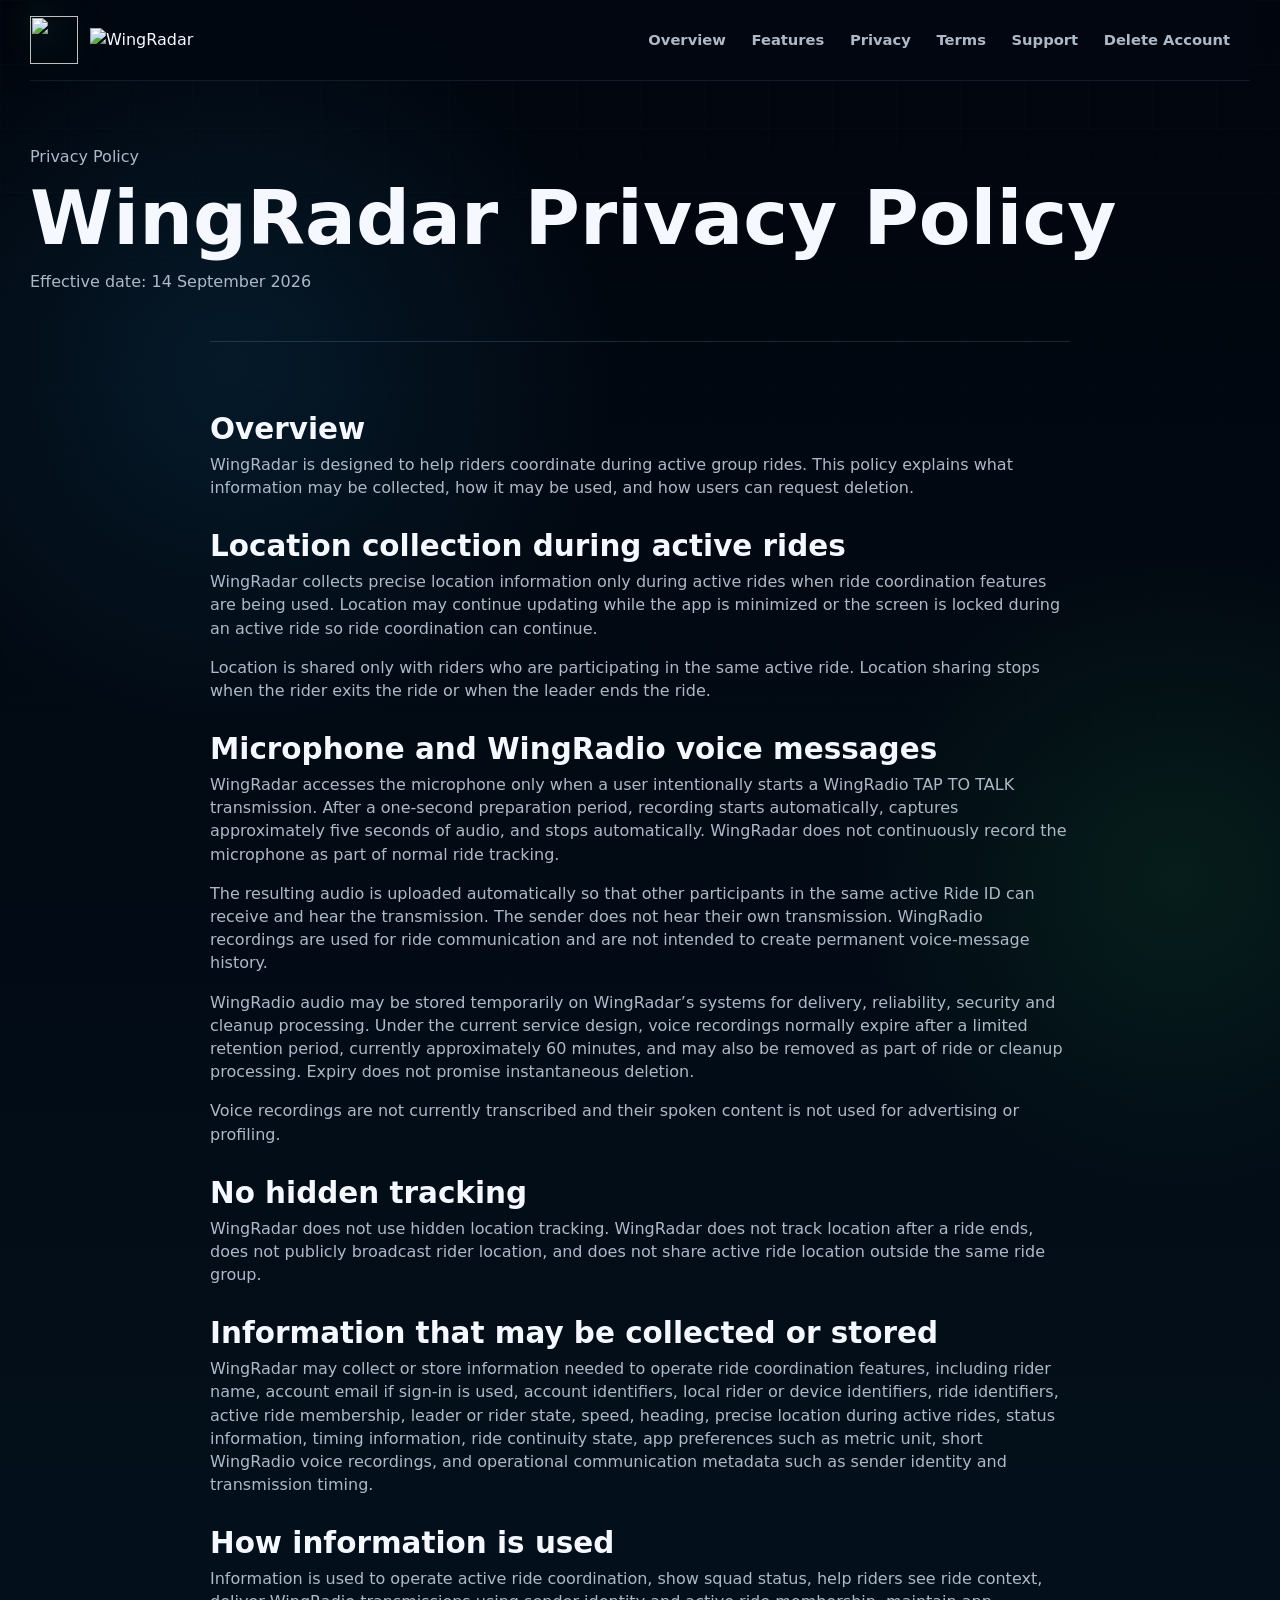
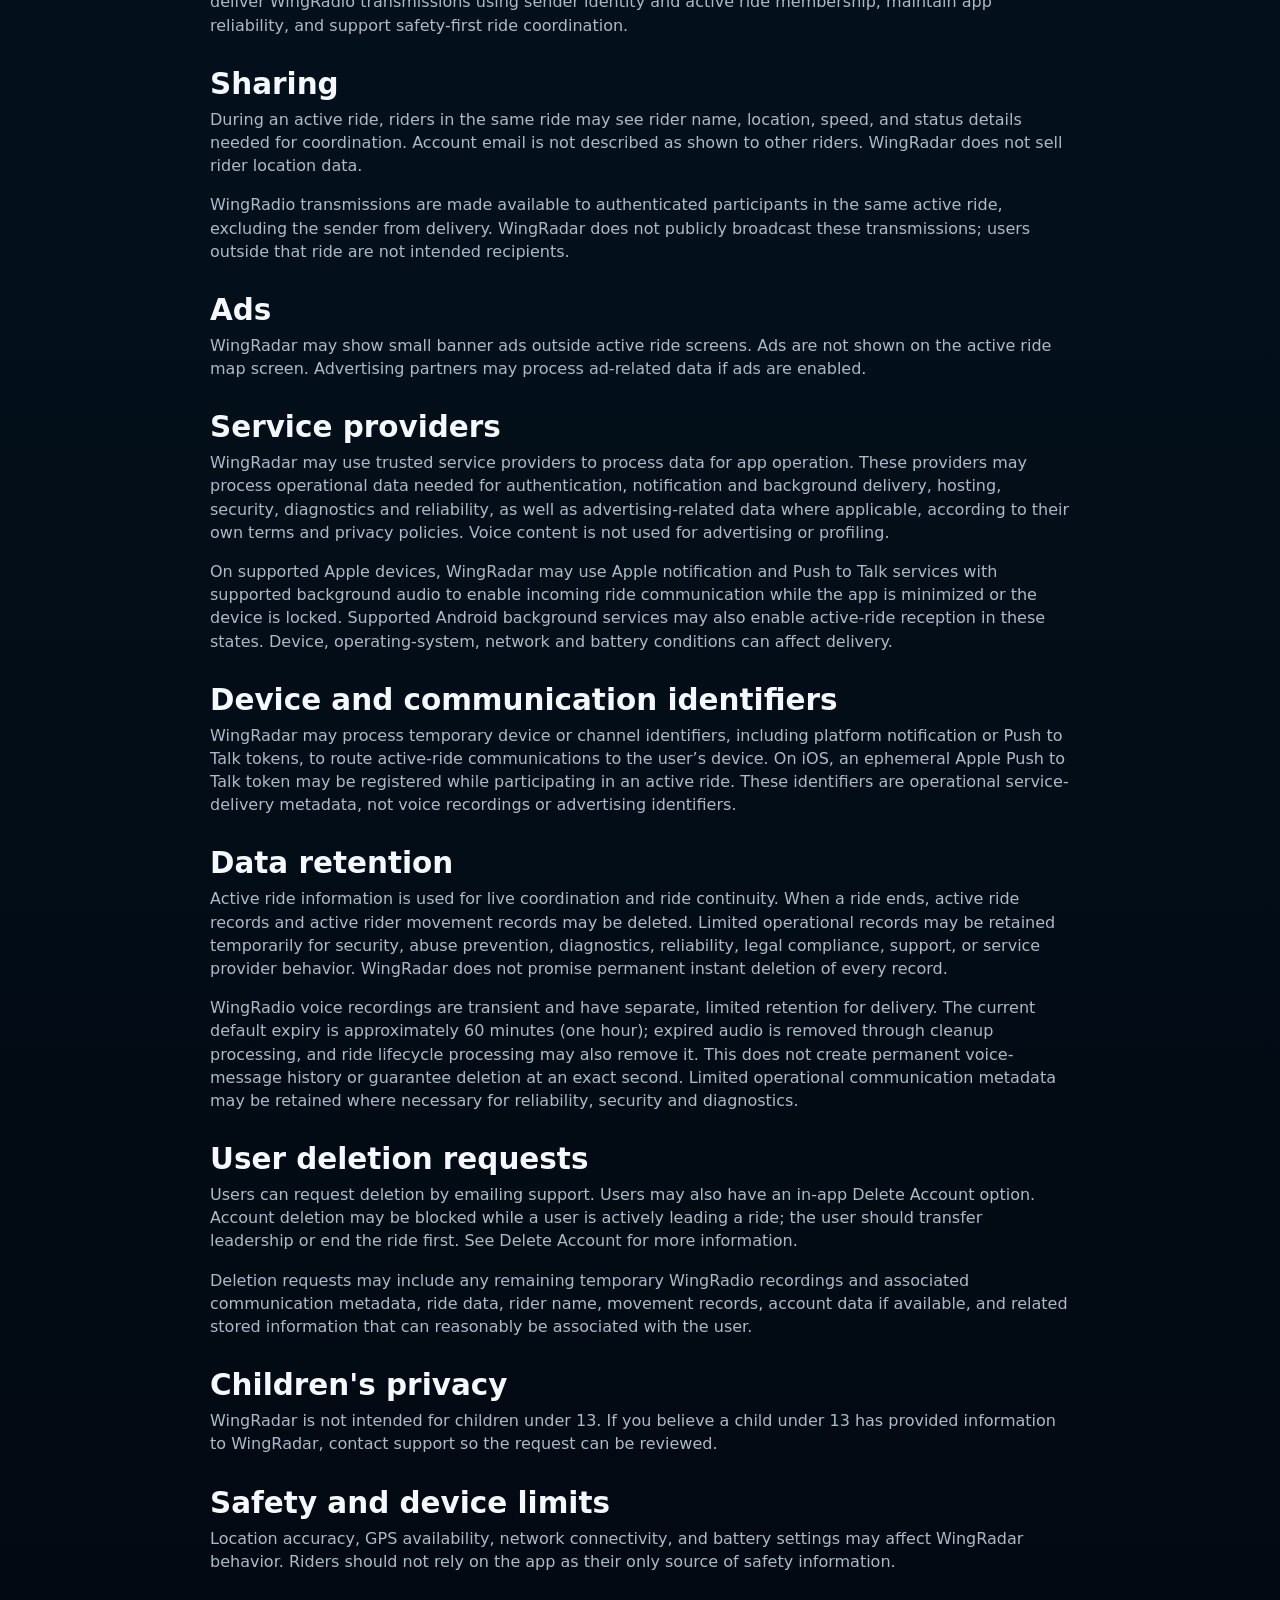
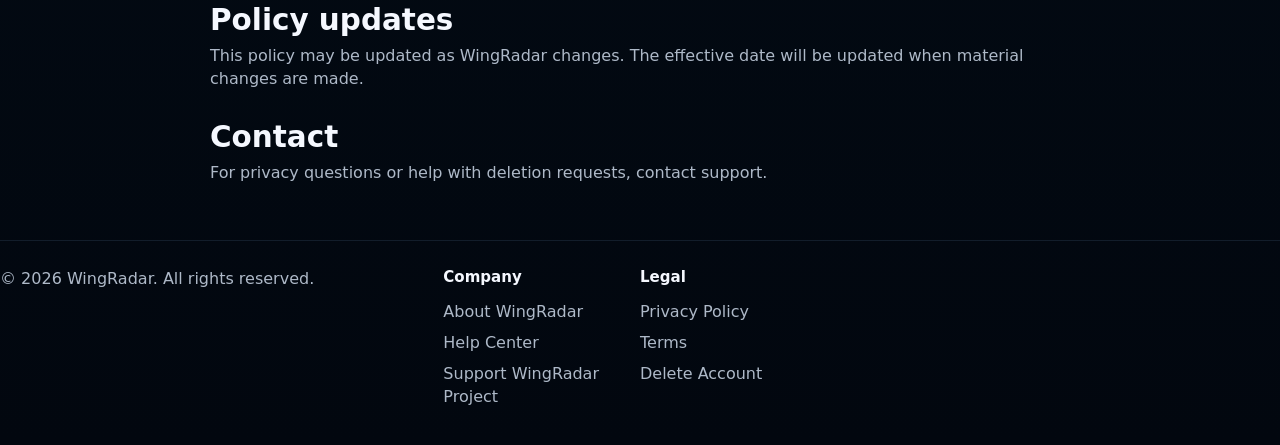
==== privacy-policy.html @ b55be8be "feat(site): add WingRadio feature and privacy disclosures" ====
<!doctype html>
<html lang="en">
<head>
  <meta charset="utf-8">
  <meta name="viewport" content="width=device-width, initial-scale=1">
  <title>Privacy Policy | WingRadar</title>
  <meta name="description" content="WingRadar privacy policy for active ride location sharing, WingRadio microphone use, temporary voice storage, and background delivery data.">
  <link rel="stylesheet" href="style.css?v=20260914-wingradio">
</head>
<body>
  <header class="site-header">
    <a class="brand" href="index.html" aria-label="WingRadar home">
      <!-- TODO: Replace WingSync-branded logo/icon assets with WingRadar versions. -->
      <img class="brand-icon" src="images/wing_sync_app_icon.png" alt="" aria-hidden="true">
      <img class="brand-logo" src="images/wing_sync_text_logo.png" alt="WingRadar">
    </a>
    <nav class="site-nav" aria-label="Main navigation">
      <a href="index.html">Overview</a>
      <a href="features.html">Features</a>
      <a href="privacy-policy.html" aria-current="page">Privacy</a>
      <a href="terms.html">Terms</a>
      <a href="support.html">Support</a>
      <a href="delete-account.html">Delete Account</a>
    </nav>
  </header>

  <main>
    <section class="page-hero">
      <p class="eyebrow">Privacy Policy</p>
      <h1>WingRadar Privacy Policy</h1>
      <p>Effective date: 14 September 2026</p>
    </section>

    <section class="section legal">
      <h2>Overview</h2>
      <p>WingRadar is designed to help riders coordinate during active group rides. This policy explains what information may be collected, how it may be used, and how users can request deletion.</p>

      <h2>Location collection during active rides</h2>
      <p>WingRadar collects precise location information only during active rides when ride coordination features are being used. Location may continue updating while the app is minimized or the screen is locked during an active ride so ride coordination can continue.</p>
      <p>Location is shared only with riders who are participating in the same active ride. Location sharing stops when the rider exits the ride or when the leader ends the ride.</p>

      <h2 id="wingradio-privacy">Microphone and WingRadio voice messages</h2>
      <p>WingRadar accesses the microphone only when a user intentionally starts a WingRadio TAP TO TALK transmission. After a one-second preparation period, recording starts automatically, captures approximately five seconds of audio, and stops automatically. WingRadar does not continuously record the microphone as part of normal ride tracking.</p>
      <p>The resulting audio is uploaded automatically so that other participants in the same active Ride ID can receive and hear the transmission. The sender does not hear their own transmission. WingRadio recordings are used for ride communication and are not intended to create permanent voice-message history.</p>
      <p>WingRadio audio may be stored temporarily on WingRadar’s systems for delivery, reliability, security and cleanup processing. Under the current service design, voice recordings normally expire after a limited retention period, currently approximately 60 minutes, and may also be removed as part of ride or cleanup processing. Expiry does not promise instantaneous deletion.</p>
      <p>Voice recordings are not currently transcribed and their spoken content is not used for advertising or profiling.</p>

      <h2>No hidden tracking</h2>
      <p>WingRadar does not use hidden location tracking. WingRadar does not track location after a ride ends, does not publicly broadcast rider location, and does not share active ride location outside the same ride group.</p>

      <h2>Information that may be collected or stored</h2>
      <p>WingRadar may collect or store information needed to operate ride coordination features, including rider name, account email if sign-in is used, account identifiers, local rider or device identifiers, ride identifiers, active ride membership, leader or rider state, speed, heading, precise location during active rides, status information, timing information, ride continuity state, app preferences such as metric unit, short WingRadio voice recordings, and operational communication metadata such as sender identity and transmission timing.</p>

      <h2>How information is used</h2>
      <p>Information is used to operate active ride coordination, show squad status, help riders see ride context, deliver WingRadio transmissions using sender identity and active ride membership, maintain app reliability, and support safety-first ride coordination.</p>

      <h2>Sharing</h2>
      <p>During an active ride, riders in the same ride may see rider name, location, speed, and status details needed for coordination. Account email is not described as shown to other riders. WingRadar does not sell rider location data.</p>

      <p>WingRadio transmissions are made available to authenticated participants in the same active ride, excluding the sender from delivery. WingRadar does not publicly broadcast these transmissions; users outside that ride are not intended recipients.</p>

      <h2>Ads</h2>
      <p>WingRadar may show small banner ads outside active ride screens. Ads are not shown on the active ride map screen. Advertising partners may process ad-related data if ads are enabled.</p>

      <h2>Service providers</h2>
      <p>WingRadar may use trusted service providers to process data for app operation. These providers may process operational data needed for authentication, notification and background delivery, hosting, security, diagnostics and reliability, as well as advertising-related data where applicable, according to their own terms and privacy policies. Voice content is not used for advertising or profiling.</p>

      <p>On supported Apple devices, WingRadar may use Apple notification and Push to Talk services with supported background audio to enable incoming ride communication while the app is minimized or the device is locked. Supported Android background services may also enable active-ride reception in these states. Device, operating-system, network and battery conditions can affect delivery.</p>

      <h2>Device and communication identifiers</h2>
      <p>WingRadar may process temporary device or channel identifiers, including platform notification or Push to Talk tokens, to route active-ride communications to the user’s device. On iOS, an ephemeral Apple Push to Talk token may be registered while participating in an active ride. These identifiers are operational service-delivery metadata, not voice recordings or advertising identifiers.</p>

      <h2>Data retention</h2>
      <p>Active ride information is used for live coordination and ride continuity. When a ride ends, active ride records and active rider movement records may be deleted. Limited operational records may be retained temporarily for security, abuse prevention, diagnostics, reliability, legal compliance, support, or service provider behavior. WingRadar does not promise permanent instant deletion of every record.</p>

      <p>WingRadio voice recordings are transient and have separate, limited retention for delivery. The current default expiry is approximately 60 minutes (one hour); expired audio is removed through cleanup processing, and ride lifecycle processing may also remove it. This does not create permanent voice-message history or guarantee deletion at an exact second. Limited operational communication metadata may be retained where necessary for reliability, security and diagnostics.</p>

      <h2>User deletion requests</h2>
      <p>Users can request deletion by emailing <a href="mailto:support@ridewingsync.com">support</a>. Users may also have an in-app Delete Account option. Account deletion may be blocked while a user is actively leading a ride; the user should transfer leadership or end the ride first. See <a href="delete-account.html">Delete Account</a> for more information.</p>
      <p>Deletion requests may include any remaining temporary WingRadio recordings and associated communication metadata, ride data, rider name, movement records, account data if available, and related stored information that can reasonably be associated with the user.</p>

      <h2>Children's privacy</h2>
      <p>WingRadar is not intended for children under 13. If you believe a child under 13 has provided information to WingRadar, contact support so the request can be reviewed.</p>

      <h2>Safety and device limits</h2>
      <p>Location accuracy, GPS availability, network connectivity, and battery settings may affect WingRadar behavior. Riders should not rely on the app as their only source of safety information.</p>

      <h2>Policy updates</h2>
      <p>This policy may be updated as WingRadar changes. The effective date will be updated when material changes are made.</p>

      <h2>Contact</h2>
      <p>For privacy questions or help with deletion requests, contact <a href="mailto:support@ridewingsync.com">support</a>.</p>
    </section>
  </main>

  <footer class="site-footer">
    <p>&copy; 2026 WingRadar. All rights reserved.</p>
    <nav aria-label="Company">
      <h3>Company</h3>
      <a href="index.html#why">About WingRadar</a>
      <a href="support.html">Help Center</a>
      <a href="support-wingradar.html">Support WingRadar Project</a>
    </nav>
    <nav aria-label="Legal">
      <h3>Legal</h3>
      <a href="privacy-policy.html">Privacy Policy</a>
      <a href="terms.html">Terms</a>
      <a href="delete-account.html">Delete Account</a>
    </nav>
  </footer>
</body>
</html>
---- style.css ----
:root {
  color-scheme: dark;
  --bg: #020812;
  --panel: rgba(6, 18, 31, 0.82);
  --panel-soft: rgba(8, 24, 40, 0.66);
  --line: rgba(116, 158, 196, 0.22);
  --line-strong: rgba(116, 158, 196, 0.38);
  --text: #f5f8ff;
  --muted: #aeb9c8;
  --green: #4aa7ff;
  --green-dark: #135d9e;
  --cyan: #33c8ff;
  --blue: #1f6feb;
  --red: #ff503f;
  --shadow: rgba(0, 0, 0, 0.42);
  --max: 1220px;
}

* {
  box-sizing: border-box;
}

html {
  scroll-behavior: smooth;
}

section[id] {
  scroll-margin-top: 140px;
}

@media (max-width: 900px) {
  section[id] {
    scroll-margin-top: 120px;
  }
}

body {
  margin: 0;
  overflow-x: hidden;
  background:
    radial-gradient(circle at 18% 10%, rgba(18, 91, 132, 0.22), transparent 24rem),
    radial-gradient(circle at 92% 24%, rgba(36, 166, 72, 0.12), transparent 20rem),
    linear-gradient(180deg, #01050d 0%, #03101b 46%, #02070f 100%);
  color: var(--text);
  font-family: Inter, ui-sans-serif, system-ui, -apple-system, BlinkMacSystemFont, "Segoe UI", Arial, sans-serif;
  line-height: 1.45;
}

body::before {
  content: "";
  position: fixed;
  inset: 0;
  z-index: 0;
  pointer-events: none;
  background:
    linear-gradient(rgba(74, 124, 160, 0.035) 1px, transparent 1px),
    linear-gradient(90deg, rgba(74, 124, 160, 0.03) 1px, transparent 1px);
  background-size: 4rem 4rem;
  mask-image: linear-gradient(#000, transparent 86%);
}

a {
  color: inherit;
  text-decoration: none;
}

img {
  max-width: 100%;
}

.shell {
  position: relative;
  z-index: 1;
  width: min(calc(100% - 2rem), var(--max));
  margin-inline: auto;
}

.site-header {
  position: sticky;
  top: 0;
  z-index: 20;
  display: grid;
  grid-template-columns: auto 1fr auto;
  gap: 1.25rem;
  align-items: center;
  width: min(calc(100% - 2rem), var(--max));
  margin: 0 auto;
  padding: 1rem 0;
  border-bottom: 1px solid rgba(116, 158, 196, 0.14);
  background: rgba(2, 8, 18, 0.82);
  backdrop-filter: blur(18px);
}

.brand,
.footer-lockup {
  display: inline-flex;
  align-items: center;
  gap: 0.75rem;
  min-width: 0;
}

.brand-icon {
  width: 3rem;
  height: 3rem;
  object-fit: contain;
  filter: drop-shadow(0 0 16px rgba(84, 212, 92, 0.28));
}

.brand-lockup,
.footer-lockup span {
  display: grid;
  gap: 0.12rem;
}

.brand-logo {
  display: block;
  width: 11.8rem;
  height: auto;
  object-fit: contain;
  object-position: left center;
}

.brand-lockup span,
.footer-lockup em {
  color: var(--muted);
  font-size: 0.66rem;
  font-style: normal;
  font-weight: 700;
  letter-spacing: 0.09em;
}

.site-nav {
  display: flex;
  justify-content: flex-end;
  gap: clamp(0.8rem, 2vw, 1.7rem);
  color: var(--text);
  font-size: 0.92rem;
  font-weight: 700;
}

.site-nav a,
.site-footer a {
  color: var(--muted);
}

.site-nav a:hover,
.site-nav a:focus,
.site-footer a:hover,
.site-footer a:focus {
  color: var(--text);
}

.download-button,
.primary-action,
.mini-action {
  display: inline-flex;
  align-items: center;
  justify-content: center;
  gap: 0.45rem;
  border: 1px solid rgba(91, 175, 255, 0.42);
  border-radius: 8px;
  background: linear-gradient(180deg, #1d6fc1, #0d3f78);
  color: #fff;
  font-weight: 800;
  box-shadow: inset 0 1px 0 rgba(255, 255, 255, 0.18), 0 12px 30px rgba(30, 111, 193, 0.2);
}

.download-button {
  min-height: 2.7rem;
  padding: 0.65rem 1.25rem;
}

.download-qr {
  position: relative;
  display: inline-flex;
}

.qr-popover {
  position: absolute;
  left: 50%;
  z-index: 30;
  display: grid;
  width: 12rem;
  padding: 0.75rem;
  border: 1px solid rgba(116, 158, 196, 0.38);
  border-radius: 0.8rem;
  background: #fff;
  color: #071422;
  text-align: center;
  font-size: 0.76rem;
  font-weight: 800;
  line-height: 1.25;
  box-shadow: 0 18px 45px rgba(0, 0, 0, 0.42);
  opacity: 0;
  pointer-events: none;
  transform: translate(-50%, 0.45rem);
  transition: opacity 160ms ease, transform 160ms ease;
}

.qr-popover img {
  display: block;
  width: 100%;
  height: auto;
  margin-bottom: 0.45rem;
}

.download-qr-header .qr-popover {
  top: calc(100% + 0.65rem);
  right: 0;
  left: auto;
  transform: translateY(0.45rem);
}

.download-qr-header:hover .qr-popover,
.download-qr-header:focus-within .qr-popover {
  opacity: 1;
  transform: translateY(0);
}

.download-qr-footer {
  align-items: center;
  gap: 0.7rem;
}

.download-qr-visible {
  display: block;
  width: 4.9rem;
  height: 4.9rem;
  flex: 0 0 auto;
  padding: 0.2rem;
  border-radius: 0.45rem;
  background: #fff;
  object-fit: contain;
}

.hero {
  display: grid;
  grid-template-columns: minmax(0, 0.98fr) minmax(520px, 1.3fr);
  gap: 0;
  align-items: stretch;
  margin-top: 0.8rem;
  padding: 0;
  overflow: hidden;
  border: 1px solid var(--line);
  border-radius: 10px;
  background:
    radial-gradient(circle at 80% 75%, rgba(32, 102, 161, 0.18), transparent 21rem),
    linear-gradient(90deg, rgba(7, 20, 34, 0.98) 0%, rgba(7, 20, 34, 0.94) 35%, rgba(7, 20, 34, 0.38) 52%, rgba(7, 20, 34, 0.08) 100%),
    var(--panel);
  box-shadow: 0 22px 60px rgba(0, 0, 0, 0.28), inset 0 1px 0 rgba(255, 255, 255, 0.04);
}

.map-card,
.feature-card,
.strip-section,
.phone-frame,
.play-badge,
.scan-box,
.faq-grid details {
  border: 1px solid var(--line);
  border-radius: 10px;
  background:
    linear-gradient(135deg, rgba(255, 255, 255, 0.05), transparent 42%),
    var(--panel);
  box-shadow: 0 22px 60px rgba(0, 0, 0, 0.28), inset 0 1px 0 rgba(255, 255, 255, 0.04);
}

.hero-copy {
  min-height: 26.5rem;
  padding: 2.35rem 1.65rem;
  border: 0;
  background: transparent;
  box-shadow: none;
}

.badge {
  display: inline-flex;
  align-items: center;
  gap: 0.45rem;
  margin: 0 0 1rem;
  color: var(--green);
  font-size: 0.78rem;
  font-weight: 900;
  letter-spacing: 0.04em;
  text-transform: uppercase;
}

.badge::before {
  content: "+";
  display: inline-grid;
  place-items: center;
  width: 1rem;
  height: 1rem;
  border: 1px solid var(--green);
  border-radius: 50%;
  font-size: 0.78rem;
}

h1,
h2,
h3,
p {
  margin-top: 0;
}

h1 {
  margin-bottom: 1rem;
  font-size: clamp(3.1rem, 5.9vw, 4.9rem);
  line-height: 0.92;
  letter-spacing: 0;
}

h1 span {
  display: block;
  color: var(--green);
}

h2 {
  margin-bottom: 0.45rem;
  font-size: clamp(1.35rem, 2.3vw, 1.9rem);
  line-height: 1.08;
}

h3 {
  margin-bottom: 0.32rem;
  font-size: 0.94rem;
}

p {
  color: var(--muted);
}

.hero-copy > p:not(.badge) {
  max-width: 34rem;
  margin-bottom: 1.35rem;
  font-size: 1rem;
}

.hero-actions {
  display: flex;
  flex-wrap: wrap;
  gap: 0.9rem;
  margin-bottom: 1.75rem;
}

.primary-action,
.secondary-action,
.mini-action {
  min-height: 2.9rem;
  padding: 0.72rem 1.2rem;
}

.play-dot {
  width: 0;
  height: 0;
  border-left: 0.64rem solid #fff;
  border-top: 0.42rem solid transparent;
  border-bottom: 0.42rem solid transparent;
}

.secondary-action {
  display: inline-flex;
  align-items: center;
  gap: 0.6rem;
  border: 1px solid var(--line-strong);
  border-radius: 8px;
  background: rgba(255, 255, 255, 0.025);
  color: var(--text);
  font-weight: 800;
}

.trust-row {
  display: flex;
  flex-wrap: wrap;
  gap: 0.8rem 1.2rem;
  color: var(--text);
  font-size: 0.78rem;
  font-weight: 750;
}

.trust-row span + span {
  padding-left: 1.2rem;
  border-left: 1px solid var(--line-strong);
}

.hero-map {
  min-width: 0;
}

.map-card {
  position: relative;
  min-height: 26.5rem;
  overflow: hidden;
  border: 0;
  border-radius: 0;
  background:
    radial-gradient(circle at 54% 48%, rgba(36, 135, 210, 0.16), transparent 15rem),
    linear-gradient(90deg, rgba(7, 20, 34, 0.7), rgba(5, 14, 25, 0.06) 22%, rgba(5, 14, 25, 0.86) 100%);
  box-shadow: none;
}

.map-card::before {
  content: "";
  position: absolute;
  inset: 0 auto 0 0;
  z-index: 7;
  width: min(14rem, 34%);
  pointer-events: none;
  background:
    linear-gradient(90deg, rgba(7, 20, 34, 0.98), rgba(7, 20, 34, 0.72) 38%, transparent);
}

.map-grid,
.preview-map::before {
  position: absolute;
  inset: 0;
  background:
    linear-gradient(rgba(104, 160, 190, 0.08) 1px, transparent 1px),
    linear-gradient(90deg, rgba(104, 160, 190, 0.07) 1px, transparent 1px),
    linear-gradient(35deg, transparent 0 48%, rgba(104, 160, 190, 0.08) 48% 49%, transparent 49%);
  background-size: 2.2rem 2.2rem, 2.2rem 2.2rem, 7rem 7rem;
  opacity: 0.72;
}

.map-grid {
  animation: heroMapDrift 22s linear infinite;
}

.map-card::after {
  content: "";
  position: absolute;
  inset: -18%;
  z-index: 1;
  pointer-events: none;
  background:
    linear-gradient(0deg, transparent 0 47%, rgba(120, 162, 196, 0.18) 47% 48%, transparent 48% 100%),
    linear-gradient(90deg, transparent 0 57%, rgba(120, 162, 196, 0.12) 57% 58%, transparent 58% 100%),
    linear-gradient(24deg, transparent 0 48%, rgba(120, 162, 196, 0.13) 48% 49%, transparent 49% 100%),
    linear-gradient(-32deg, transparent 0 46%, rgba(120, 162, 196, 0.1) 46% 47%, transparent 47% 100%);
  background-size: 13rem 13rem, 15rem 15rem, 19rem 19rem, 17rem 17rem;
  opacity: 0.55;
  animation: heroStreetDrift 18s linear infinite;
}

.hero-route-map {
  position: absolute;
  inset: -6% 4% -7% 4%;
  z-index: 3;
  width: 92%;
  height: 113%;
  overflow: visible;
}

.hero-road-path,
.hero-route-path,
.hero-lost-path {
  fill: none;
  stroke-linecap: round;
  stroke-linejoin: round;
}

.hero-road-path {
  stroke: rgba(34, 62, 88, 0.92);
  stroke-width: 4.8;
  filter: drop-shadow(0 0 12px rgba(51, 200, 255, 0.1));
}

.hero-route-path {
  stroke: url("#routeGradient");
  stroke: var(--cyan);
  stroke-width: 1.3;
  stroke-dasharray: 2.6 2;
  filter: drop-shadow(0 0 16px rgba(51, 200, 255, 0.42));
  animation: routeDash 6s linear infinite;
}

.hero-route-arrows {
  fill: none;
  stroke: transparent;
  stroke-width: 0.01;
  marker-mid: url("#routeArrowMarker");
  marker-end: url("#routeArrowMarker");
  filter: drop-shadow(0 0 10px rgba(51, 200, 255, 0.7));
  pointer-events: none;
}

.route-arrow-head {
  fill: var(--cyan);
}

.hero-lost-path {
  stroke: rgba(210, 222, 235, 0.52);
  stroke-width: 0.9;
  stroke-dasharray: 1.8 1.8;
}

.route-arrow {
  position: absolute;
  z-index: 4;
  color: var(--cyan);
  font-size: 1.18rem;
  font-weight: 900;
  line-height: 1;
  text-shadow: 0 0 10px rgba(51, 200, 255, 0.72);
  pointer-events: none;
}

.arrow-branch {
  left: 76%;
  top: 62%;
  color: rgba(255, 255, 255, 0.75);
  transform: rotate(32deg);
}

.formation-radius {
  position: absolute;
  z-index: 2;
  left: 50%;
  top: 48%;
  width: min(18rem, 45%);
  aspect-ratio: 1;
  border: 1px solid rgba(51, 200, 255, 0.72);
  border-radius: 50%;
  transform: translate(-50%, -50%);
  box-shadow: 0 0 0 3.2rem rgba(51, 133, 255, 0.055), 0 0 0 6.4rem rgba(51, 133, 255, 0.035), 0 0 42px rgba(51, 200, 255, 0.18);
}

.ride-chip,
.legend-card,
.map-unit figcaption,
.preview-chip,
.squad-panel,
.ride-summary {
  border: 1px solid var(--line-strong);
  border-radius: 8px;
  background: rgba(4, 12, 22, 0.82);
  box-shadow: 0 14px 30px rgba(0, 0, 0, 0.3);
  backdrop-filter: blur(12px);
}

.ride-chip {
  position: absolute;
  z-index: 8;
  left: 1.2rem;
  top: 1.2rem;
  display: grid;
  gap: 0.12rem;
  padding: 0.72rem 0.85rem;
}

.ride-chip span,
.map-unit figcaption span,
.legend-card span,
.preview-chip span,
.squad-panel span,
.ride-summary em {
  color: var(--muted);
  font-size: 0.72rem;
  font-style: normal;
}

.ride-chip strong,
.map-unit figcaption strong,
.preview-chip strong {
  color: var(--text);
  font-size: 0.9rem;
}

.ride-chip em {
  color: var(--green);
  font-size: 0.78rem;
  font-style: normal;
  font-weight: 800;
}

.map-unit {
  position: absolute;
  z-index: 5;
  display: block;
  margin: 0;
  transform: translate(-50%, -50%);
}

.rider-one,
.rider-two {
  transform: translate(-50%, -18%);
}

/* Convoy group: ensure leader stays ahead, riders follow, OOF remains last */
.leader-unit,
.rider-one,
.rider-two {
  animation: convoyRouteLoop 18s linear infinite;
}

/* Ordering: larger negative delay = further along the path (ahead).
   Set leader most advanced, then Rohan, then Vikram, then Manoj (OOF last).
*/
.leader-unit { animation-delay: -12s; }
.rider-one   { animation-delay: -8s;  }
.rider-two   { animation-delay: -4s;  }
/* lost-rider (Manoj) remains last with minimal/zero negative delay */
.lost-rider  { animation: convoyRouteLoop 18s linear infinite; animation-delay: 0s; }

.leader-unit img,
.rider-one img,
.rider-two img,
.lost-rider img {
  animation: markerRouteHeading 18s linear infinite;
  transform-origin: 50% 18%;
}
/* Match heading animation delays with convoy order so rotation follows progression */
.leader-unit img { animation-delay: -12s; }
.rider-one img   { animation-delay: -8s;  }
.rider-two img   { animation-delay: -4s;  }
.lost-rider img  { animation-delay: 0s;   }

.map-unit img {
  display: block;
  object-fit: contain;
  filter: drop-shadow(0 0 18px rgba(51, 200, 255, 0.32)) drop-shadow(0 12px 14px rgba(0, 0, 0, 0.32));
}

.map-unit figcaption {
  position: absolute;
  top: 50%;
  display: grid;
  min-width: 7.1rem;
  padding: 0.48rem 0.6rem;
  transform: translateY(-50%);
  pointer-events: none;
}

.leader-unit figcaption,
.rider-one figcaption {
  left: calc(100% + 0.7rem);
}

.rider-two figcaption {
  right: calc(100% + 0.7rem);
  text-align: right;
}

.lost-rider figcaption {
  left: calc(100% + 0.7rem);
  right: auto;
  text-align: left;
}

.leader-unit {
  left: 50%;
  top: 43%;
}

.leader-unit img {
  width: 3.7rem;
  height: 3.7rem;
}

.rider-one {
  left: 50%;
  top: 25%;
}

.rider-one img {
  width: 1.9rem;
  height: 4.35rem;
}

.rider-two {
  left: 50%;
  top: 66%;
}

.rider-two img {
  width: 2.1rem;
  height: 3.55rem;
}

.lost-rider {
  left: 64%;
  top: 64%;
  animation: manojExit 1.25s ease-in-out 3s forwards;
}

.lost-rider img {
  filter: drop-shadow(0 0 14px rgba(51, 200, 255, 0.22));
}

.oof-marker img,
.pm-lost {
  filter: grayscale(1) contrast(1.05) brightness(0.72) drop-shadow(0 0 14px rgba(255, 255, 255, 0.18));
}

.lost-rider img {
  width: 3.1rem;
  height: 3.1rem;
}

.lost-rider .status-lost {
  grid-area: 1 / 1;
  opacity: 0;
}

.lost-rider .status-ok {
  grid-area: 1 / 1;
  opacity: 1;
}

.lost-rider img {
  animation: manojLostMarker 1ms linear 3.15s forwards;
}

.lost-rider .status-ok {
  animation: manojStatusOut 1ms linear 3.15s forwards;
}

.lost-rider .status-lost {
  animation: manojStatusIn 1ms linear 3.15s forwards;
}

.legend-card {
  position: absolute;
  right: 1rem;
  bottom: 1rem;
  z-index: 8;
  display: grid;
  gap: 0.36rem;
  padding: 0.7rem 0.8rem;
}

.legend-card span {
  display: flex;
  align-items: center;
  gap: 0.45rem;
}

.dot {
  width: 0.62rem;
  height: 0.62rem;
  border-radius: 50%;
}

.leader-dot {
  background: #4aa7ff;
}

.blue-dot {
  background: var(--blue);
}

.green-dot {
  background: #2a76c7;
}

.lost-dot {
  background: #9b9b9b;
}

.feature-row {
  display: flex;
  flex-wrap: wrap;
  justify-content: center;
  gap: 0.55rem;
  padding: 0.25rem 0 0.55rem;
}

.feature-card {
  flex: 0 0 calc((100% - 1.65rem) / 4);
  min-height: 9.6rem;
  padding: 1rem 0.9rem;
  text-align: center;
}

.feature-symbol {
  display: inline-grid;
  place-items: center;
  width: 3.25rem;
  height: 3.25rem;
  margin-bottom: 0.72rem;
  border: 1px solid rgba(51, 200, 255, 0.68);
  border-radius: 50%;
  color: var(--cyan);
  font-size: 1.45rem;
  box-shadow: 0 0 24px rgba(51, 200, 255, 0.16);
}

.feature-symbol.green {
  border-color: rgba(74, 167, 255, 0.74);
  color: var(--green);
}

.feature-card p {
  margin-bottom: 0;
  font-size: 0.78rem;
}

.strip-section {
  display: grid;
  grid-template-columns: 10.5rem 1fr;
  gap: 1rem;
  align-items: center;
  margin-top: 0.55rem;
  padding: 1rem 1.55rem;
}

.strip-intro p {
  margin-bottom: 0.8rem;
  font-size: 0.9rem;
}

.mini-action {
  min-height: 2.45rem;
  padding: 0.55rem 1rem;
  font-size: 0.86rem;
}

.marker-strip {
  display: grid;
  grid-template-columns: repeat(5, minmax(0, 1fr));
  gap: 0.75rem;
  align-items: stretch;
  margin-top: 0.55rem;
  padding: 1rem;
}

.marker-intro {
  display: flex;
  flex-direction: column;
  align-items: flex-start;
  justify-content: center;
  padding: 0.75rem;
}

.marker-groups {
  display: contents;
}

.marker-groups .marker-example {
  display: grid;
  grid-template-rows: auto 5.75rem auto;
  justify-items: center;
  gap: 0.4rem;
  margin: 0;
  padding: 0.85rem 0.55rem 0.7rem;
  width: 100%;
  min-width: 0;
  border: 1px solid rgba(111, 174, 218, 0.16);
  border-radius: 0.9rem;
  background: rgba(8, 25, 40, 0.46);
  transition: transform 160ms ease, border-color 160ms ease;
}

.marker-groups .marker-example .top-label {
  font-size: 0.92rem;
  font-weight: 800;
  line-height: 1.25;
}

.pair {
  display: grid;
  grid-template-columns: repeat(2, minmax(3.25rem, 1fr));
  gap: 0.35rem;
  align-items: center;
  width: 100%;
}

.pair.single {
  grid-template-columns: minmax(3.25rem, 1fr);
  justify-content: center;
}

.pair-item {
  display: grid;
  grid-template-rows: 3.75rem 1rem;
  gap: 0.2rem;
  place-items: center;
  min-width: 0;
}

.pair-item img {
  display: block;
  width: 3.5rem;
  height: 3.5rem;
  object-fit: contain;
  filter: drop-shadow(0 0 12px rgba(51, 200, 255, 0.2));
}

.marker-example:nth-child(2) .pair-item img {
  width: 4.5rem;
  height: 4.5rem;
}

.marker-example:nth-child(3) .pair-item img {
  width: 4.1rem;
  height: 4.1rem;
}

.oof-single .pair-item img {
  width: 3.5rem;
  height: 3.5rem;
}

.pair-label {
  display: grid;
  place-items: center;
  width: 100%;
  min-height: 1rem;
  color: var(--muted);
  font-size: 0.78rem;
  font-weight: 700;
  text-align: center;
}

.oof-single .oof-img,
.oof-img {
  filter: grayscale(1) contrast(1.05) brightness(0.78);
}

.marker-note {
  margin: 0;
  color: var(--muted);
  font-size: 0.72rem;
  line-height: 1rem;
  text-align: center;
}

@media (max-width: 1199px) {
  .marker-strip {
    grid-template-columns: repeat(2, minmax(0, 1fr));
  }

  .marker-intro {
    grid-column: 1 / -1;
    align-items: center;
    text-align: center;
  }

  .marker-groups {
    display: grid;
    grid-column: 1 / -1;
    grid-template-columns: repeat(2, minmax(0, 1fr));
    gap: 0.75rem;
  }
}

@media (max-width: 767px) {
  .marker-strip {
    padding: 0.75rem;
  }

  .marker-groups .marker-example {
    padding-inline: 0.4rem;
  }
}

@media (min-width: 768px) {
  .marker-groups .marker-example:hover {
    transform: translateY(-2px);
    border-color: rgba(51, 200, 255, 0.34);
  }
}

@media (max-width: 419px) {
  .marker-groups {
    grid-template-columns: 1fr;
  }
}

.classic-marker img {
  width: 4.4rem;
  height: 4.4rem;
}

.motorcycle-marker img {
  width: 2.2rem;
  height: 5.25rem;
}

.car-marker img {
  width: 2.55rem;
  height: 4.25rem;
}

.oof-marker img {
  width: 3.7rem;
  height: 3.7rem;
}

.top-label {
  color: var(--text);
  font-weight: 800;
}

.marker-example span {
  color: var(--muted);
  font-size: 0.78rem;
}

.steps-row {
  display: grid;
  grid-template-columns: repeat(4, minmax(0, 1fr));
  gap: 1rem;
}

.step-card {
  display: grid;
  grid-template-columns: auto 1fr;
  gap: 0.55rem 0.8rem;
  align-items: start;
}

.step-card span {
  grid-row: span 2;
  display: inline-grid;
  place-items: center;
  width: 2.7rem;
  height: 2.7rem;
  border-radius: 50%;
  background: linear-gradient(180deg, #2d88d8, #114c86);
  color: #fff;
  font-size: 1.25rem;
  font-weight: 900;
}

.step-card p {
  margin-bottom: 0;
  font-size: 0.78rem;
}

.use-case-grid {
  display: grid;
  grid-template-columns: repeat(6, minmax(0, 1fr));
  gap: 0.55rem;
}

.use-case-grid article {
  position: relative;
  display: grid;
  place-items: center;
  gap: 0.65rem;
  min-height: 7.2rem;
  padding: 0.75rem;
  border: 1px solid var(--line-strong);
  border-radius: 8px;
  background: rgba(255, 255, 255, 0.025);
  text-align: center;
  overflow: hidden;
}

.use-case-grid article::before {
  content: "";
  position: absolute;
  inset: 0;
  z-index: 1;
  border-radius: inherit;
  background: linear-gradient(180deg, rgba(2, 7, 15, 0.16), rgba(2, 7, 15, 0.68));
  pointer-events: none;
}

.use-case-grid article img {
  position: absolute;
  inset: 0;
  z-index: 0;
  width: 100%;
  height: 100%;
  border-radius: inherit;
  object-fit: cover;
  transition: transform 220ms ease;
}

.use-case-grid article:hover img {
  transform: scale(1.05);
}

.use-case-grid article strong {
  position: relative;
  z-index: 2;
}

.placeholder-symbol {
  position: relative;
  display: block;
  width: 2.25rem;
  height: 2.25rem;
  border: 1px solid rgba(198, 213, 229, 0.78);
  border-radius: 4px;
}

.placeholder-symbol::before,
.placeholder-symbol::after {
  content: "";
  position: absolute;
  background: rgba(198, 213, 229, 0.78);
}

.placeholder-symbol::before {
  width: 0.42rem;
  height: 0.42rem;
  right: 0.4rem;
  top: 0.36rem;
  border-radius: 50%;
}

.placeholder-symbol::after {
  left: 0.32rem;
  right: 0.32rem;
  bottom: 0.45rem;
  height: 1px;
  transform: rotate(-42deg);
}

.preview-strip {
  grid-template-columns: 9.6rem 1fr;
}

.preview-video-wrap {
  display: flex;
  align-items: center;
  justify-content: center;
  min-height: 20rem;
  padding: 0.5rem;
  border: 1px solid var(--line);
  border-radius: 1.5rem;
  background:
    linear-gradient(135deg, rgba(255, 255, 255, 0.05), transparent 42%),
    var(--panel);
  box-shadow: 0 22px 60px rgba(0, 0, 0, 0.28), inset 0 1px 0 rgba(255, 255, 255, 0.04);
}

.ride-video {
  display: block;
  width: min(100%, 980px);
  max-height: 68vh;
  aspect-ratio: 16 / 9;
  object-fit: cover;
  border: 1px solid rgba(116, 158, 196, 0.3);
  border-radius: 1rem;
  background: #000;
  transform: rotate(0deg);
  box-shadow: 0 12px 28px rgba(0, 0, 0, 0.28);
}

@media (max-width: 680px) {
  .preview-video-wrap {
    min-height: 0;
    padding: 0.35rem;
  }

  .ride-video {
    width: 100%;
    max-height: 42vh;
    aspect-ratio: 16 / 9;
    object-fit: cover;
    border-radius: 0.85rem;
    transform: rotate(0deg);
    image-rendering: auto;
  }
}

.download-strip {
  grid-template-columns: minmax(10rem, 0.55fr) auto 1fr;
}

.download-copy p {
  margin-bottom: 0;
}

.play-badge {
  display: inline-flex;
  align-items: center;
  gap: 0.8rem;
  min-width: 15.4rem;
  padding: 0.7rem 1rem;
  background: #050505;
  color: #fff;
}

.play-triangle {
  width: 2.35rem;
  height: 2.35rem;
  clip-path: polygon(10% 0, 100% 50%, 10% 100%);
  background: linear-gradient(135deg, #1f6feb, #33c8ff 48%, #9fd8ff 76%, #2c72c7);
}

.play-badge small,
.play-badge strong {
  display: block;
  line-height: 1.02;
}

.play-badge small {
  font-size: 0.7rem;
}

.play-badge strong {
  font-size: 1.42rem;
}

.download-checks {
  display: grid;
  grid-template-columns: repeat(2, minmax(0, 1fr));
  gap: 0.5rem 1rem;
  margin: 0;
  padding: 0;
  list-style: none;
}

.download-checks li {
  color: var(--text);
  font-size: 0.86rem;
}

.download-checks li::before {
  content: "✓";
  display: inline-grid;
  place-items: center;
  width: 1rem;
  height: 1rem;
  margin-right: 0.45rem;
  border-radius: 50%;
  background: var(--green);
  color: #031321;
  font-size: 0.72rem;
  font-weight: 900;
}

.faq-strip {
  grid-template-columns: 9rem 1fr;
}

.faq-grid {
  display: grid;
  grid-template-columns: repeat(2, minmax(0, 1fr));
  gap: 0.55rem 1rem;
}

.faq-grid details {
  padding: 0.7rem 0.95rem;
}

.faq-grid summary {
  cursor: pointer;
  color: var(--text);
  font-size: 0.88rem;
}

.faq-grid p {
  margin: 0.55rem 0 0;
  font-size: 0.8rem;
}

.site-footer {
  display: grid;
  grid-template-columns: 1.7fr repeat(3, 0.7fr) 1fr;
  gap: 1.5rem;
  padding: 1.6rem 0 2.3rem;
  border-top: 1px solid rgba(116, 158, 196, 0.14);
}

.site-footer nav,
.socials {
  display: grid;
  align-content: start;
  gap: 0.48rem;
}

.site-footer h3 {
  margin-bottom: 0.25rem;
  color: var(--text);
}

.footer-brand p {
  max-width: 15rem;
  margin: 0.75rem 0 0;
}

.socials span {
  display: inline-grid;
  place-items: center;
  width: 2rem;
  height: 2rem;
  margin-right: 0.3rem;
  border-radius: 50%;
  background: rgba(255, 255, 255, 0.1);
}

.copyright {
  grid-column: 1 / -1;
  margin: 0;
  color: rgba(174, 185, 200, 0.7);
  text-align: center;
}

@keyframes heroMapDrift {
  from {
    background-position: 0 0, 0 0, 0 0;
  }

  to {
    background-position: 0 2.2rem, 0 2.2rem, 0 7rem;
  }
}

@keyframes routeDash {
  from {
    stroke-dashoffset: 0;
  }

  to {
    stroke-dashoffset: -9.2;
  }
}

@keyframes heroStreetDrift {
  from {
    background-position: 0 0, 0 0, 0 0, 0 0;
  }

  to {
    background-position: 0 13rem, 0 15rem, 0 19rem, 0 17rem;
  }
}

@keyframes convoyRouteLoop {
  0% { left: 49.1%; top: 102.5%; }
  2% { left: 48%; top: 99.6%; }
  4% { left: 46.8%; top: 96.7%; }
  6% { left: 45.5%; top: 94%; }
  8% { left: 44.2%; top: 91.3%; }
  10% { left: 42.9%; top: 88.7%; }
  12% { left: 41.7%; top: 86.1%; }
  14% { left: 40.4%; top: 83.6%; }
  16% { left: 39.3%; top: 81%; }
  18% { left: 38.3%; top: 78.5%; }
  20% { left: 37.4%; top: 75.9%; }
  22% { left: 36.7%; top: 73.3%; }
  24% { left: 36.3%; top: 70.7%; }
  26% { left: 36%; top: 68%; }
  28% { left: 36.1%; top: 65.3%; }
  30% { left: 36.4%; top: 62.5%; }
  32% { left: 37.1%; top: 59.5%; }
  34% { left: 38%; top: 57.1%; }
  36% { left: 39%; top: 55%; }
  38% { left: 40.2%; top: 53.3%; }
  40% { left: 41.6%; top: 51.8%; }
  42% { left: 43.1%; top: 50.6%; }
  44% { left: 44.7%; top: 49.6%; }
  46% { left: 46.4%; top: 48.8%; }
  48% { left: 48.2%; top: 48.1%; }
  50% { left: 50%; top: 47.4%; }
  52% { left: 51.8%; top: 46.8%; }
  54% { left: 53.6%; top: 46.1%; }
  56% { left: 55.4%; top: 45.4%; }
  58% { left: 57.1%; top: 44.6%; }
  60% { left: 58.7%; top: 43.6%; }
  62% { left: 60.2%; top: 42.4%; }
  64% { left: 61.6%; top: 41%; }
  66% { left: 62.8%; top: 39.2%; }
  68% { left: 63.9%; top: 37.1%; }
  70% { left: 64.7%; top: 34.7%; }
  72% { left: 65.3%; top: 32.1%; }
  74% { left: 65.5%; top: 29.6%; }
  76% { left: 65.3%; top: 27.3%; }
  78% { left: 64.9%; top: 25%; }
  80% { left: 64.2%; top: 22.9%; }
  82% { left: 63.3%; top: 20.9%; }
  84% { left: 62.2%; top: 18.9%; }
  86% { left: 61%; top: 16.9%; }
  88% { left: 59.6%; top: 14.9%; }
  90% { left: 58.2%; top: 12.9%; }
  92% { left: 56.7%; top: 10.9%; }
  94% { left: 55.2%; top: 8.8%; }
  96% { left: 53.7%; top: 6.6%; }
  98% { left: 52.3%; top: 4.3%; }
  100% { left: 50.9%; top: 1.9%; }
}

@keyframes markerRouteHeading {
  0% { transform: rotate(-25deg); }
  2% { transform: rotate(-27deg); }
  4% { transform: rotate(-29deg); }
  6% { transform: rotate(-31deg); }
  8% { transform: rotate(-31deg); }
  10% { transform: rotate(-31deg); }
  12% { transform: rotate(-30deg); }
  14% { transform: rotate(-29deg); }
  16% { transform: rotate(-26deg); }
  18% { transform: rotate(-23deg); }
  20% { transform: rotate(-18deg); }
  22% { transform: rotate(-12deg); }
  24% { transform: rotate(-6deg); }
  26% { transform: rotate(1deg); }
  28% { transform: rotate(9deg); }
  30% { transform: rotate(16deg); }
  32% { transform: rotate(23deg); }
  34% { transform: rotate(32deg); }
  36% { transform: rotate(41deg); }
  38% { transform: rotate(50deg); }
  40% { transform: rotate(57deg); }
  42% { transform: rotate(64deg); }
  44% { transform: rotate(68deg); }
  46% { transform: rotate(72deg); }
  48% { transform: rotate(74deg); }
  50% { transform: rotate(74deg); }
  52% { transform: rotate(74deg); }
  54% { transform: rotate(72deg); }
  56% { transform: rotate(68deg); }
  58% { transform: rotate(64deg); }
  60% { transform: rotate(57deg); }
  62% { transform: rotate(50deg); }
  64% { transform: rotate(41deg); }
  66% { transform: rotate(32deg); }
  68% { transform: rotate(23deg); }
  70% { transform: rotate(14deg); }
  72% { transform: rotate(5deg); }
  74% { transform: rotate(-4deg); }
  76% { transform: rotate(-13deg); }
  78% { transform: rotate(-22deg); }
  80% { transform: rotate(-28deg); }
  82% { transform: rotate(-34deg); }
  84% { transform: rotate(-38deg); }
  86% { transform: rotate(-40deg); }
  88% { transform: rotate(-42deg); }
  90% { transform: rotate(-42deg); }
  92% { transform: rotate(-41deg); }
  94% { transform: rotate(-40deg); }
  96% { transform: rotate(-38deg); }
  98% { transform: rotate(-34deg); }
  100% { transform: rotate(-34deg); }
}

@keyframes manojExit {
  from {
    left: 64%;
    top: 64%;
  }

  to {
    left: 72%;
    top: 82%;
  }
}

@keyframes manojLostMarker {
  to {
    filter: grayscale(1) contrast(1.08) brightness(0.72) drop-shadow(0 0 14px rgba(255, 255, 255, 0.18));
  }
}

@keyframes manojStatusOut {
  to {
    opacity: 0;
  }
}

@keyframes manojStatusIn {
  to {
    opacity: 1;
  }
}

@keyframes markerHover {
  0%,
  100% {
    margin-top: 0;
  }

  50% {
    margin-top: -0.18rem;
  }
}

.page-hero,
.section {
  position: relative;
  z-index: 1;
  width: min(calc(100% - 2rem), var(--max));
  margin: 0 auto;
}

.page-hero {
  padding: 4rem 0 2rem;
}

.section {
  padding: 2.5rem 0;
  border-top: 1px solid var(--line);
}

.legal {
  max-width: 860px;
}

.legal h2 {
  margin-top: 2rem;
}

.grid {
  display: grid;
  gap: 1rem;
}

.grid.two {
  grid-template-columns: repeat(2, minmax(0, 1fr));
}

.grid.three {
  grid-template-columns: repeat(3, minmax(0, 1fr));
}

.card,
.feature-item {
  border: 1px solid var(--line);
  border-radius: 10px;
  background: var(--panel);
  padding: 1.1rem;
}

.feature-list {
  display: grid;
  gap: 1rem;
}

.feature-item {
  display: grid;
  grid-template-columns: minmax(12rem, 0.35fr) 1fr;
  gap: 1rem;
}

@media (max-width: 1040px) {
  .site-header {
    grid-template-columns: 1fr auto;
  }

  .site-nav {
    grid-column: 1 / -1;
    justify-content: flex-start;
    flex-wrap: wrap;
    order: 3;
  }

  .hero {
    grid-template-columns: 1fr;
  }

  .use-case-grid {
    grid-template-columns: repeat(3, minmax(0, 1fr));
  }

  .strip-section,
  .preview-strip,
  .faq-strip,
  .download-strip {
    grid-template-columns: 1fr;
  }

  .download-checks {
    grid-template-columns: repeat(2, minmax(0, 1fr));
  }

  .site-footer {
    grid-template-columns: repeat(2, minmax(0, 1fr));
  }
}

@media (max-width: 680px) {
  body {
    width: 100%;
    max-width: 100%;
  }

  .shell,
  .site-header,
  .page-hero,
  .section {
    width: min(calc(100% - 1rem), var(--max));
    max-width: calc(100vw - 1rem);
  }

  .site-header {
    grid-template-columns: 1fr;
  }

  .download-button {
    width: 100%;
  }

  .download-qr {
    display: flex;
    width: 100%;
  }

  .download-qr-footer {
    gap: 0.5rem;
  }

  .download-qr-footer .play-badge {
    flex: 1 1 auto;
  }

  .download-qr-visible {
    width: 4rem;
    height: 4rem;
  }

  .qr-popover {
    display: none;
  }

  .brand-logo {
    width: 10rem;
  }

  .site-nav {
    display: grid;
    grid-template-columns: repeat(2, minmax(0, 1fr));
    gap: 0.6rem 0.85rem;
  }

  .hero-copy {
    min-height: auto;
    padding: 1.6rem 1rem;
  }

  .hero-copy > * {
    max-width: 20.5rem;
  }

  h1 {
    max-width: 100%;
    font-size: clamp(2.25rem, 12vw, 3rem);
  }

  h1 span {
    max-width: 7.4ch;
  }

  .hero-copy > p:not(.badge) {
    max-width: 20.5rem;
    overflow-wrap: normal;
  }

  .hero-actions {
    display: grid;
    grid-template-columns: 1fr;
    max-width: 20.5rem;
  }

  .primary-action,
  .secondary-action {
    width: 100%;
  }

  .trust-row {
    display: grid;
    grid-template-columns: 1fr;
    max-width: 20.5rem;
  }

  .trust-row span + span {
    padding-left: 0;
    border-left: 0;
  }

  .map-card {
    min-height: 30rem;
  }

  .formation-radius {
    width: 14.5rem;
  }

  .ride-chip {
    left: 0.75rem;
    top: 0.75rem;
  }

  .legend-card {
    left: 0.75rem;
    right: auto;
    bottom: 0.75rem;
  }

  .map-unit figcaption {
    min-width: 5.4rem;
    padding: 0.34rem 0.42rem;
  }

  .leader-unit figcaption,
  .rider-one figcaption {
    left: calc(100% + 0.35rem);
  }

  .rider-two figcaption {
    right: calc(100% + 0.35rem);
  }

  .lost-rider figcaption {
    left: calc(100% + 0.35rem);
    right: auto;
    text-align: left;
  }

  .map-unit figcaption strong,
  .map-unit figcaption span {
    font-size: 0.66rem;
  }

  .leader-unit img {
    width: 3.5rem;
    height: 3.5rem;
  }

  .rider-one img {
    width: 1.75rem;
    height: 4rem;
  }

  .rider-two img {
    width: 1.95rem;
    height: 3.4rem;
  }

  .lost-rider img {
    width: 3rem;
    height: 3rem;
  }

  .lost-rider {
    left: 57%;
    top: 80%;
  }

  .steps-row,
  .use-case-grid,
  .faq-grid,
  .grid.two,
  .grid.three,
  .feature-item {
    grid-template-columns: 1fr;
  }

  .phone-frame {
    min-height: 38rem;
  }

  .squad-panel {
    left: 1rem;
    right: 1rem;
    top: auto;
    bottom: 5.2rem;
    width: auto;
  }

  .ride-summary {
    left: 1rem;
    right: 1rem;
    bottom: 1rem;
    justify-content: space-between;
    transform: none;
  }

  .ride-summary span {
    min-width: 0;
  }

  .preview-intro {
    max-width: 22rem;
  }

  .play-badge {
    justify-content: center;
    min-width: 0;
  }

  .qr-block {
    align-items: stretch;
  }

  .download-checks {
    grid-template-columns: 1fr;
  }

  .site-footer {
    grid-template-columns: 1fr;
  }
}

@media (prefers-reduced-motion: reduce) {
  *,
  *::before,
  *::after {
    scroll-behavior: auto !important;
    transition-duration: 0.001ms !important;
    animation-duration: 0.001ms !important;
    animation-iteration-count: 1 !important;
  }
}

/* WingRadio additions reuse the existing panels, colors and native FAQ controls. */
.feature-symbol svg {
  display: block;
}

.wingradio-guide {
  grid-column: 1 / -1;
  border-top: 1px solid var(--line);
  padding-top: 1rem;
}

.wingradio-guide p {
  margin-bottom: 0;
  font-size: 0.86rem;
}

.wingradio-sequence {
  display: grid;
  grid-template-columns: repeat(4, minmax(0, 1fr));
  gap: 0.6rem 1.8rem;
  padding-left: 1.25rem;
  font-size: 0.86rem;
}

.wingradio-sequence li::marker {
  color: var(--cyan);
  font-weight: 700;
}

.wingradio-faq {
  grid-column: 2;
}

.wingradio-faq h3 {
  margin-bottom: 0.75rem;
}

.wingradio-faq details {
  align-self: start;
}

.wingradio-faq summary:focus-visible {
  outline: 2px solid var(--cyan);
  outline-offset: 4px;
}

#wingradio-how,
#wingradio-privacy {
  scroll-margin-top: 12rem;
}

@media (max-width: 1040px) {
  .wingradio-faq {
    grid-column: 1;
  }
}

@media (max-width: 680px) {
  .feature-card {
    flex-basis: 100%;
  }

  .wingradio-sequence {
    grid-template-columns: 1fr;
    gap: 0.4rem;
  }

  #wingradio-how,
  #wingradio-privacy {
    scroll-margin-top: 18rem;
  }
}
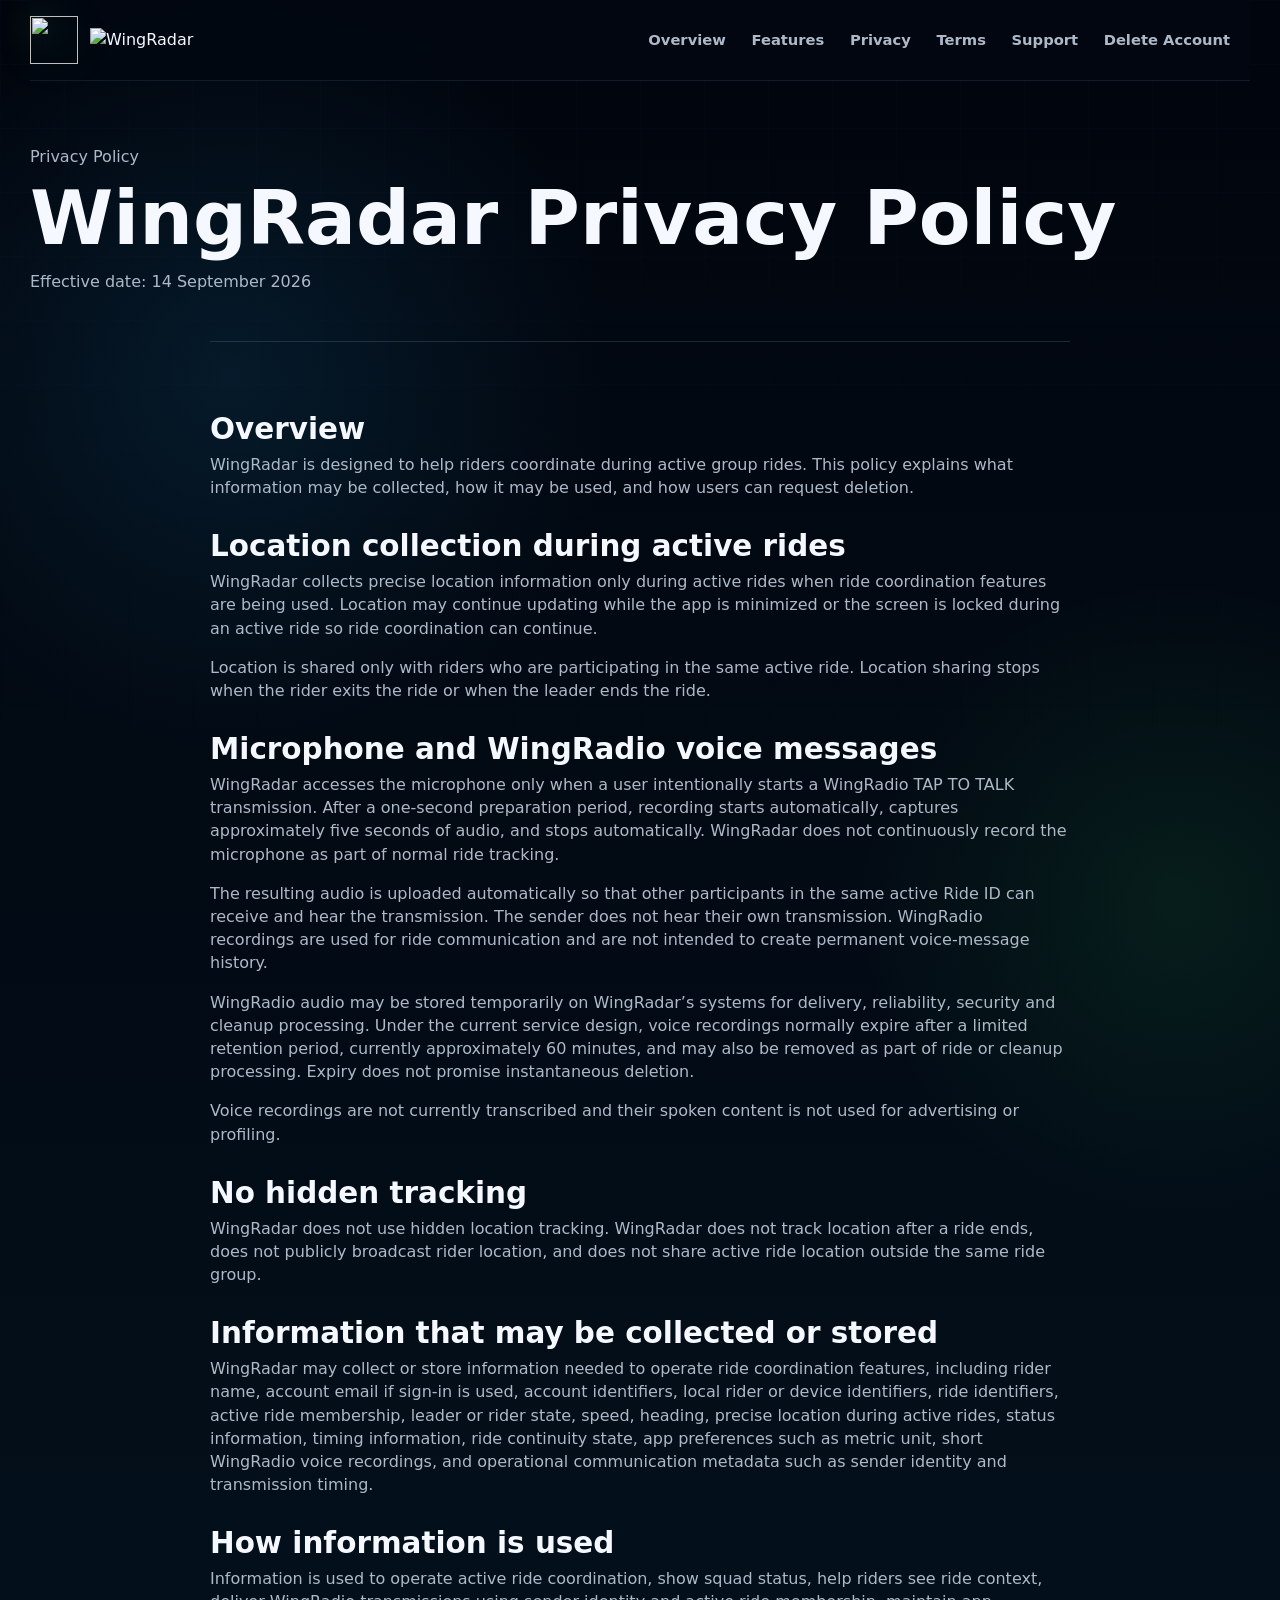
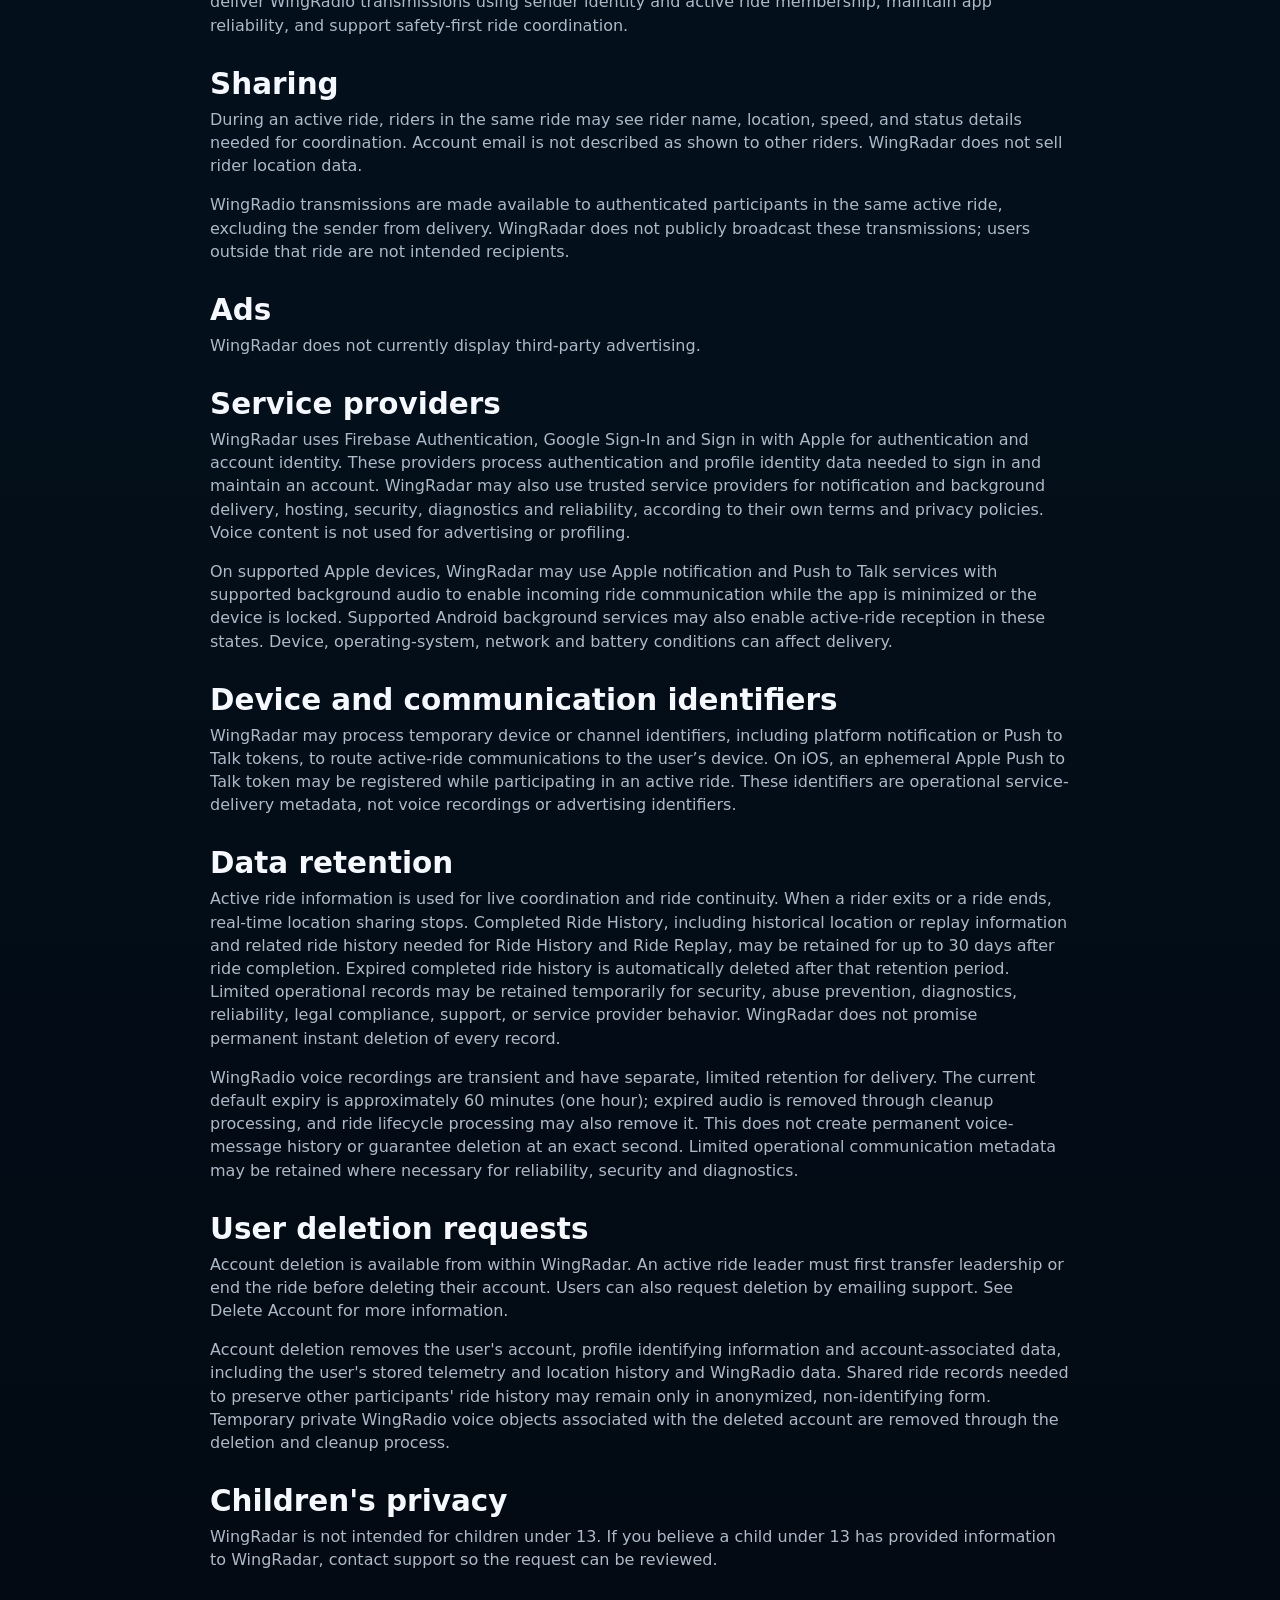
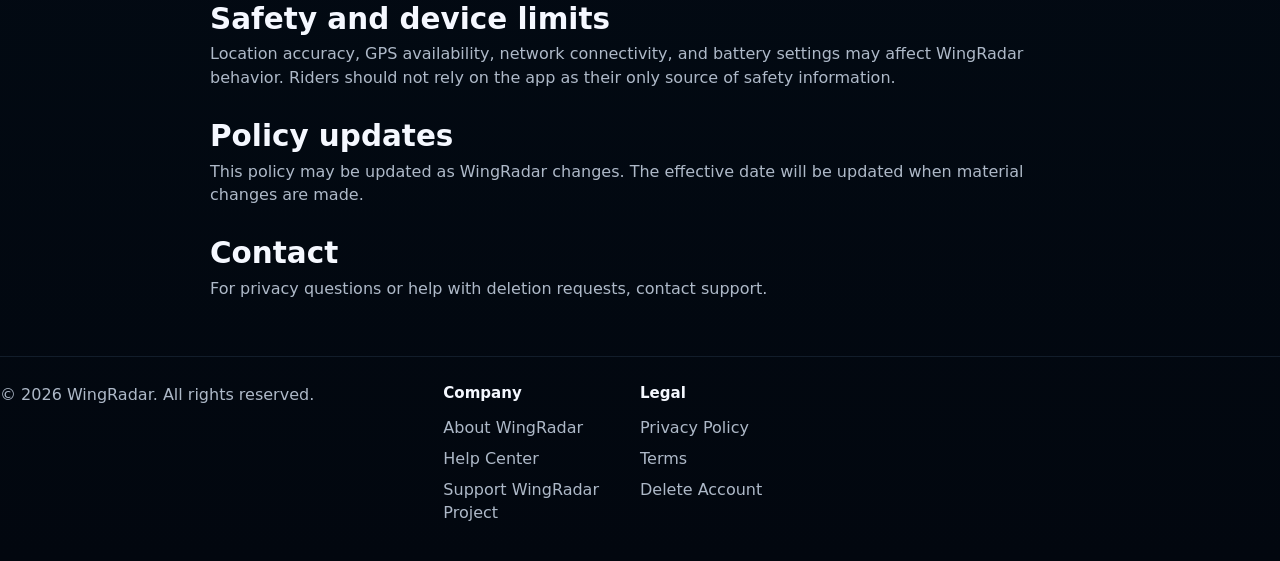
==== commit c60d4c87: "docs: align privacy policy with current data practices" ====
--- a/privacy-policy.html
+++ b/privacy-policy.html
@@ -60,10 +60,10 @@
       <p>WingRadio transmissions are made available to authenticated participants in the same active ride, excluding the sender from delivery. WingRadar does not publicly broadcast these transmissions; users outside that ride are not intended recipients.</p>
 
       <h2>Ads</h2>
-      <p>WingRadar may show small banner ads outside active ride screens. Ads are not shown on the active ride map screen. Advertising partners may process ad-related data if ads are enabled.</p>
+      <p>WingRadar does not currently display third-party advertising.</p>
 
       <h2>Service providers</h2>
-      <p>WingRadar may use trusted service providers to process data for app operation. These providers may process operational data needed for authentication, notification and background delivery, hosting, security, diagnostics and reliability, as well as advertising-related data where applicable, according to their own terms and privacy policies. Voice content is not used for advertising or profiling.</p>
+      <p>WingRadar uses Firebase Authentication, Google Sign-In and Sign in with Apple for authentication and account identity. These providers process authentication and profile identity data needed to sign in and maintain an account. WingRadar may also use trusted service providers for notification and background delivery, hosting, security, diagnostics and reliability, according to their own terms and privacy policies. Voice content is not used for advertising or profiling.</p>
 
       <p>On supported Apple devices, WingRadar may use Apple notification and Push to Talk services with supported background audio to enable incoming ride communication while the app is minimized or the device is locked. Supported Android background services may also enable active-ride reception in these states. Device, operating-system, network and battery conditions can affect delivery.</p>
 
@@ -71,13 +71,13 @@
       <p>WingRadar may process temporary device or channel identifiers, including platform notification or Push to Talk tokens, to route active-ride communications to the user’s device. On iOS, an ephemeral Apple Push to Talk token may be registered while participating in an active ride. These identifiers are operational service-delivery metadata, not voice recordings or advertising identifiers.</p>
 
       <h2>Data retention</h2>
-      <p>Active ride information is used for live coordination and ride continuity. When a ride ends, active ride records and active rider movement records may be deleted. Limited operational records may be retained temporarily for security, abuse prevention, diagnostics, reliability, legal compliance, support, or service provider behavior. WingRadar does not promise permanent instant deletion of every record.</p>
+      <p>Active ride information is used for live coordination and ride continuity. When a rider exits or a ride ends, real-time location sharing stops. Completed Ride History, including historical location or replay information and related ride history needed for Ride History and Ride Replay, may be retained for up to 30 days after ride completion. Expired completed ride history is automatically deleted after that retention period. Limited operational records may be retained temporarily for security, abuse prevention, diagnostics, reliability, legal compliance, support, or service provider behavior. WingRadar does not promise permanent instant deletion of every record.</p>
 
       <p>WingRadio voice recordings are transient and have separate, limited retention for delivery. The current default expiry is approximately 60 minutes (one hour); expired audio is removed through cleanup processing, and ride lifecycle processing may also remove it. This does not create permanent voice-message history or guarantee deletion at an exact second. Limited operational communication metadata may be retained where necessary for reliability, security and diagnostics.</p>
 
       <h2>User deletion requests</h2>
-      <p>Users can request deletion by emailing <a href="mailto:support@ridewingsync.com">support</a>. Users may also have an in-app Delete Account option. Account deletion may be blocked while a user is actively leading a ride; the user should transfer leadership or end the ride first. See <a href="delete-account.html">Delete Account</a> for more information.</p>
-      <p>Deletion requests may include any remaining temporary WingRadio recordings and associated communication metadata, ride data, rider name, movement records, account data if available, and related stored information that can reasonably be associated with the user.</p>
+      <p>Account deletion is available from within WingRadar. An active ride leader must first transfer leadership or end the ride before deleting their account. Users can also request deletion by emailing <a href="mailto:support@ridewingsync.com">support</a>. See <a href="delete-account.html">Delete Account</a> for more information.</p>
+      <p>Account deletion removes the user's account, profile identifying information and account-associated data, including the user's stored telemetry and location history and WingRadio data. Shared ride records needed to preserve other participants' ride history may remain only in anonymized, non-identifying form. Temporary private WingRadio voice objects associated with the deleted account are removed through the deletion and cleanup process.</p>
 
       <h2>Children's privacy</h2>
       <p>WingRadar is not intended for children under 13. If you believe a child under 13 has provided information to WingRadar, contact support so the request can be reviewed.</p>
